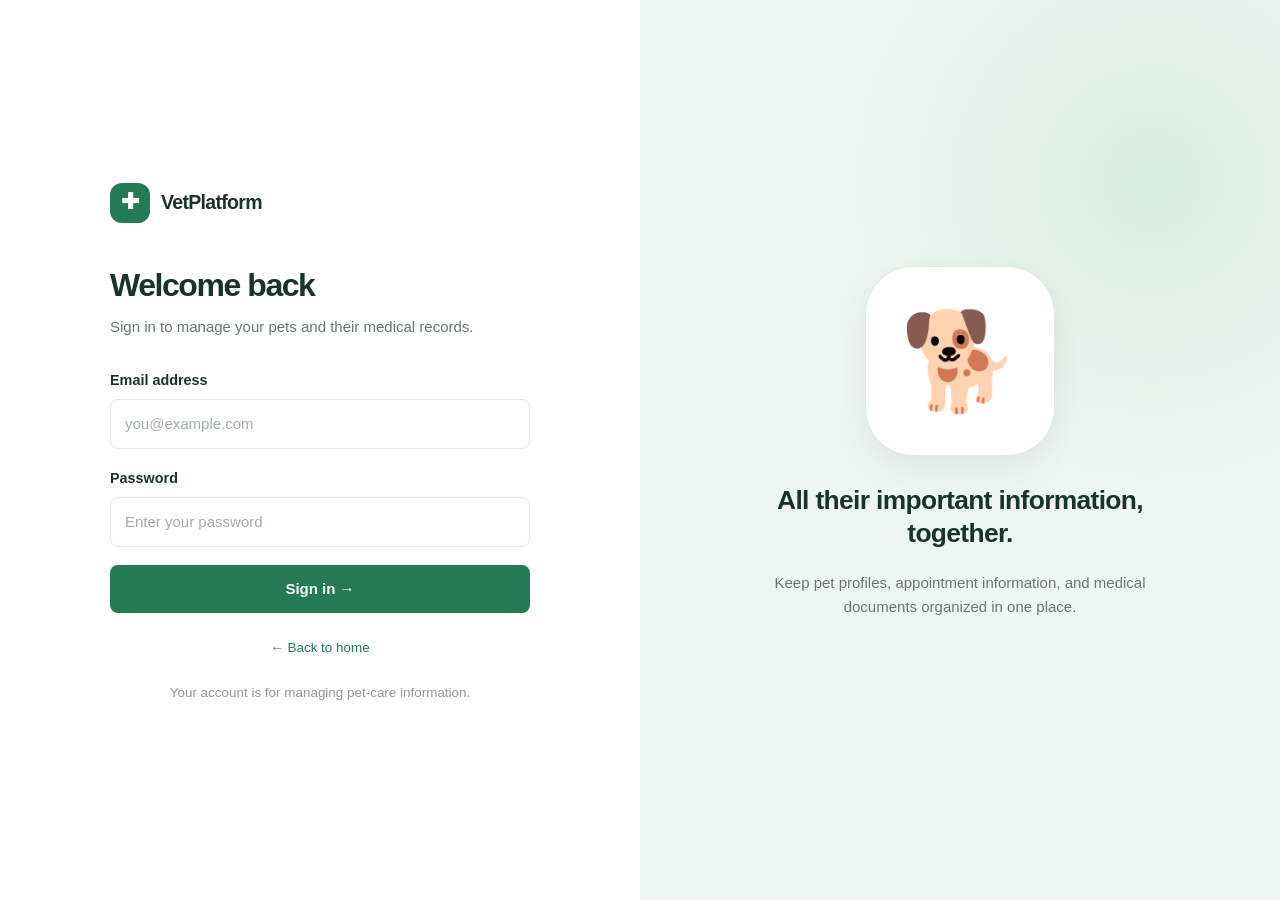
==== frontend/pages/admin-dashboard.html @ 6c6e8289 "admin and vet dashboards and login" ====
<!DOCTYPE html>
<html lang="en">
<head>
    <meta charset="UTF-8">
    <meta name="viewport" content="width=device-width, initial-scale=1.0">
    <title>Admin Dashboard | VetPlatform</title>
    <link rel="stylesheet" href="../css/style.css">
    <link rel="stylesheet" href="../css/admin-dashboard.css">
</head>
<body>
<div class="admin-layout">

    <aside class="admin-sidebar">
        <a href="index.html" class="brand">
            <span class="brand-mark">✚</span>
            <span>VetPlatform</span>
        </a>

        <p class="admin-menu-label">ADMINISTRATION</p>

        <nav class="admin-nav">
            <a class="admin-nav-link active" href="admin-dashboard.html">▦ &nbsp; Overview</a>
            <a class="admin-nav-link" href="#applications">✓ &nbsp; Vet applications</a>
            <a class="admin-nav-link" href="#management">⚙ &nbsp; Platform management</a>
        </nav>

        <div class="admin-sidebar-bottom">
            <a class="admin-nav-link" href="index.html">← &nbsp; Back to website</a>
            <button class="admin-nav-link" id="admin-logout" type="button">
                ⇥ &nbsp; Log out
            </button>
        </div>
    </aside>

    <main class="admin-main">
        <header class="admin-header">
            <div>
                <p class="admin-breadcrumb">Workspace / Administration</p>
                <h1>Admin Dashboard</h1>
            </div>
            <div class="admin-account">
                <div class="admin-avatar">🛡️</div>
                <div>
                    <strong>Platform Administrator</strong>
                    <span id="admin-email">Admin account</span>
                </div>
            </div>
        </header>

        <div class="admin-content">
            <section class="admin-welcome">
                <div>
                    <span class="admin-eyebrow">PLATFORM CONTROL CENTRE</span>
                    <h2>Welcome to VetPlatform administration</h2>
                    <p>Review professional applications and help maintain a trustworthy veterinary platform.</p>
                </div>
                <div class="admin-welcome-icon">🛡️</div>
            </section>

            <section class="admin-stats">
                <article class="admin-stat-card">
                    <span class="admin-stat-icon">🩺</span>
                    <p>Veterinarian applications</p>
                    <div id="vet-applications-message" role="status">
                        Veterinarian applications will appear here.
                    </div>

                    <div id="vet-applications-list"></div>
                </article>

                <article class="admin-stat-card">
                    <span class="admin-stat-icon">⏳</span>
                    <p>Pending reviews</p>
                    <h3>Not loaded</h3>
                    <span>No live count is available yet.</span>
                </article>

                <article class="admin-stat-card">
                    <span class="admin-stat-icon">✓</span>
                    <p>Verification decisions</p>
                    <h3>Not loaded</h3>
                    <span>Real approval records will come from the backend.</span>
                </article>
            </section>

            <section class="admin-panel" id="applications">
                <div class="admin-section-heading">
                    <div>
                        <h2>Veterinarian applications</h2>
                        <p>Review submitted professional details before making a verification decision.</p>
                    </div>
                    <span class="admin-demo-tag">Backend connection pending</span>
                </div>

                <div class="admin-empty">
                    <div class="admin-empty-icon">📋</div>
                    <h3>Applications will appear here</h3>
                    <p>Once connected, this section will display applications retrieved from the backend.</p>
                    <p>We will add review, approve and reject actions only after confirming the correct API routes and authorization rules.</p>
                </div>
            </section>

            <section class="admin-panel" id="management">
                <div class="admin-section-heading">
                    <div>
                        <h2>Platform management</h2>
                        <p>Future administrative tools for VetPlatform.</p>
                    </div>
                </div>

                <div class="admin-management-grid">
                    <article>
                        <span>👥</span>
                        <h3>User management</h3>
                        <p>View and manage platform accounts.</p>
                        <small>Coming soon</small>
                    </article>

                    <article>
                        <span>🩺</span>
                        <h3>Veterinarian verification</h3>
                        <p>Review professional registration and submitted evidence.</p>
                        <small>Coming soon</small>
                    </article>

                    <article>
                        <span>📊</span>
                        <h3>Platform overview</h3>
                        <p>View reliable platform statistics and activity.</p>
                        <small>Coming soon</small>
                    </article>
                </div>
            </section>

            <footer class="admin-footer">
                <p>VetPlatform · Administration workspace</p>
            </footer>
        </div>
    </main>
</div>
<script src="../js/config.js"></script>
<script src="../js/admin-dashboard.js"></script>
</body>
</html>
---- frontend/css/style.css ----
/* =========================================
   VetPlatform - Shared Design System
   ========================================= */

:root {
    --primary: #247a55;
    --primary-dark: #195c3e;
    --primary-light: #e7f4ec;
    --accent: #b9e6c9;

    --background: #f6f9f7;
    --surface: #ffffff;
    --surface-muted: #f0f5f1;

    --text-primary: #19352a;
    --text-secondary: #66776e;
    --text-muted: #8b9991;

    --border: #e1e9e3;
    --danger: #c43e4d;
    --warning: #a96b12;
    --success: #247a55;

    --radius-sm: 8px;
    --radius-md: 14px;
    --radius-lg: 22px;

    --shadow-sm: 0 3px 12px rgba(24, 61, 43, 0.05);
    --shadow-md: 0 12px 32px rgba(24, 61, 43, 0.09);

    --font-family: Inter, -apple-system, BlinkMacSystemFont,
    "Segoe UI", sans-serif;
}

/* Reset */

* {
    box-sizing: border-box;
}

html {
    scroll-behavior: smooth;
}

body {
    margin: 0;
    min-height: 100vh;
    background: var(--background);
    color: var(--text-primary);
    font-family: var(--font-family);
    font-size: 15px;
    line-height: 1.6;
}

button,
input,
select,
textarea {
    font: inherit;
}

button,
a {
    -webkit-tap-highlight-color: transparent;
}

a {
    color: inherit;
    text-decoration: none;
}

button {
    cursor: pointer;
}

img {
    max-width: 100%;
    display: block;
}

h1,
h2,
h3,
h4,
p {
    margin-top: 0;
}

h1,
h2,
h3,
h4 {
    line-height: 1.25;
}

h1 {
    font-size: clamp(2rem, 4vw, 3.25rem);
    letter-spacing: -0.045em;
}

h2 {
    font-size: 1.65rem;
    letter-spacing: -0.025em;
}

h3 {
    font-size: 1.1rem;
}

p {
    color: var(--text-secondary);
}

/* Layout utilities */

.container {
    width: min(1160px, calc(100% - 40px));
    margin-inline: auto;
}

.section {
    padding: 76px 0;
}

.section-heading {
    max-width: 650px;
    margin: 0 auto 36px;
    text-align: center;
}

.section-heading h2 {
    margin-bottom: 12px;
}

.section-heading p {
    margin-bottom: 0;
}

.text-primary {
    color: var(--primary);
}

.text-muted {
    color: var(--text-muted);
}

.text-center {
    text-align: center;
}

.hidden {
    display: none !important;
}

/* Buttons */

.btn {
    display: inline-flex;
    align-items: center;
    justify-content: center;
    gap: 9px;
    min-height: 44px;
    padding: 11px 19px;
    border: 1px solid transparent;
    border-radius: var(--radius-sm);
    font-weight: 650;
    text-align: center;
    transition:
            background 0.2s ease,
            border-color 0.2s ease,
            transform 0.2s ease;
}

.btn:hover {
    transform: translateY(-1px);
}

.btn-primary {
    color: #ffffff;
    background: var(--primary);
}

.btn-primary:hover {
    background: var(--primary-dark);
}

.btn-secondary {
    color: var(--primary);
    background: var(--primary-light);
}

.btn-secondary:hover {
    background: #d9eddf;
}

.btn-outline {
    color: var(--text-primary);
    background: transparent;
    border-color: var(--border);
}

.btn-outline:hover {
    background: var(--surface-muted);
}

.btn-block {
    width: 100%;
}

/* Form elements */

.form-group {
    display: flex;
    flex-direction: column;
    gap: 7px;
    margin-bottom: 18px;
}

.form-label {
    color: var(--text-primary);
    font-size: 0.9rem;
    font-weight: 650;
}

.form-control {
    width: 100%;
    min-height: 47px;
    padding: 12px 14px;
    color: var(--text-primary);
    background: var(--surface);
    border: 1px solid var(--border);
    border-radius: var(--radius-sm);
    outline: none;
    transition: border-color 0.2s, box-shadow 0.2s;
}

.form-control::placeholder {
    color: #a1ada5;
}

.form-control:focus {
    border-color: var(--primary);
    box-shadow: 0 0 0 3px rgba(36, 122, 85, 0.12);
}

textarea.form-control {
    min-height: 110px;
    resize: vertical;
}

.form-help {
    color: var(--text-muted);
    font-size: 0.82rem;
}

.form-error {
    color: var(--danger);
    font-size: 0.88rem;
}

/* Cards */

.card {
    padding: 24px;
    background: var(--surface);
    border: 1px solid var(--border);
    border-radius: var(--radius-md);
    box-shadow: var(--shadow-sm);
}

.card-title {
    margin-bottom: 8px;
}

.card-description {
    margin-bottom: 0;
    font-size: 0.93rem;
}

/* Status labels */

.status {
    display: inline-flex;
    align-items: center;
    gap: 6px;
    padding: 5px 10px;
    border-radius: 999px;
    font-size: 0.78rem;
    font-weight: 700;
}

.status-success {
    color: #216b46;
    background: #e4f5e9;
}

.status-warning {
    color: #89580e;
    background: #fff1d5;
}

.status-neutral {
    color: #586a60;
    background: #edf1ee;
}

.status-danger {
    color: #a72e3c;
    background: #fde8eb;
}

/* Public navigation */

.site-header {
    position: sticky;
    top: 0;
    z-index: 20;
    background: rgba(255, 255, 255, 0.94);
    border-bottom: 1px solid var(--border);
    backdrop-filter: blur(12px);
}

.site-nav {
    min-height: 76px;
    display: flex;
    align-items: center;
    justify-content: space-between;
    gap: 24px;
}

.brand {
    display: inline-flex;
    align-items: center;
    gap: 11px;
    color: var(--text-primary);
    font-size: 1.22rem;
    font-weight: 800;
    letter-spacing: -0.035em;
}

.brand-mark {
    width: 40px;
    height: 40px;
    display: grid;
    place-items: center;
    color: white;
    background: var(--primary);
    border-radius: 12px;
    font-size: 1.35rem;
}

.nav-links {
    display: flex;
    align-items: center;
    gap: 25px;
    color: var(--text-secondary);
    font-size: 0.92rem;
    font-weight: 600;
}

.nav-links a:hover {
    color: var(--primary);
}

.nav-actions {
    display: flex;
    align-items: center;
    gap: 10px;
}

/* Landing page */

.hero {
    overflow: hidden;
    padding: 78px 0 86px;
    background:
            radial-gradient(circle at 85% 20%, #dcefe2 0, transparent 32%),
            linear-gradient(135deg, #f7fbf8 0%, #edf7f0 100%);
}

.hero-grid {
    display: grid;
    grid-template-columns: 1.05fr 0.95fr;
    align-items: center;
    gap: 60px;
}

.eyebrow {
    display: inline-flex;
    align-items: center;
    gap: 8px;
    margin-bottom: 19px;
    padding: 7px 12px;
    color: var(--primary-dark);
    background: var(--primary-light);
    border-radius: 999px;
    font-size: 0.82rem;
    font-weight: 750;
}

.hero h1 {
    max-width: 650px;
    margin-bottom: 22px;
}

.hero-copy {
    max-width: 540px;
    margin-bottom: 28px;
    font-size: 1.08rem;
    line-height: 1.8;
}

.hero-actions {
    display: flex;
    flex-wrap: wrap;
    gap: 12px;
}

.hero-note {
    margin-top: 20px;
    font-size: 0.84rem;
}

.hero-visual {
    position: relative;
    min-height: 390px;
    display: grid;
    place-items: center;
}

.hero-illustration {
    width: min(100%, 450px);
    min-height: 330px;
    display: flex;
    flex-direction: column;
    align-items: center;
    justify-content: center;
    padding: 35px;
    background: #ffffff;
    border: 1px solid rgba(36, 122, 85, 0.13);
    border-radius: 32px;
    box-shadow: var(--shadow-md);
    text-align: center;
}

.pet-symbol {
    width: 138px;
    height: 138px;
    display: grid;
    place-items: center;
    margin-bottom: 24px;
    background: var(--primary-light);
    border-radius: 40px;
    font-size: 5rem;
}

.hero-illustration h2 {
    margin-bottom: 8px;
    font-size: 1.35rem;
}

.hero-illustration p {
    max-width: 270px;
    margin-bottom: 0;
}

.feature-grid {
    display: grid;
    grid-template-columns: repeat(3, minmax(0, 1fr));
    gap: 22px;
}

.feature-icon {
    width: 48px;
    height: 48px;
    display: grid;
    place-items: center;
    margin-bottom: 19px;
    background: var(--primary-light);
    border-radius: 14px;
    font-size: 1.5rem;
}

.feature-card h3 {
    margin-bottom: 10px;
}

.feature-card p {
    margin-bottom: 0;
    font-size: 0.92rem;
}

.cta-section {
    padding: 60px 0;
    color: white;
    background: var(--primary-dark);
}

.cta-content {
    display: flex;
    align-items: center;
    justify-content: space-between;
    gap: 30px;
}

.cta-content h2 {
    margin-bottom: 10px;
}

.cta-content p {
    margin-bottom: 0;
    color: #d6e9dc;
}

.site-footer {
    padding: 27px 0;
    background: #ffffff;
    border-top: 1px solid var(--border);
}

.footer-content {
    display: flex;
    align-items: center;
    justify-content: space-between;
    gap: 20px;
}

.footer-content p {
    margin: 0;
    font-size: 0.84rem;
}

/* Login page */

.auth-page {
    min-height: 100vh;
    display: grid;
    grid-template-columns: 1fr 1fr;
    background: var(--surface);
}

.auth-panel {
    display: flex;
    align-items: center;
    justify-content: center;
    padding: 40px 24px;
}

.auth-form-wrapper {
    width: min(100%, 420px);
}

.auth-form-wrapper .brand {
    margin-bottom: 42px;
}

.auth-heading {
    margin-bottom: 10px;
    font-size: 2rem;
}

.auth-subtitle {
    margin-bottom: 30px;
}

.auth-side-panel {
    display: flex;
    flex-direction: column;
    align-items: center;
    justify-content: center;
    padding: 50px;
    background:
            radial-gradient(circle at 80% 20%, #d6eddf 0, transparent 34%),
            #edf7f0;
    text-align: center;
}

.auth-side-panel h2 {
    max-width: 430px;
    margin-top: 28px;
}

.auth-side-panel p {
    max-width: 400px;
}

.auth-art {
    width: 190px;
    height: 190px;
    display: grid;
    place-items: center;
    background: #ffffff;
    border: 1px solid var(--border);
    border-radius: 48px;
    box-shadow: var(--shadow-md);
    font-size: 6rem;
}

.auth-footer {
    margin-top: 24px;
    color: var(--text-muted);
    font-size: 0.84rem;
    text-align: center;
}

.checkbox-row {
    display: flex;
    align-items: flex-start;
    gap: 10px;
    margin-bottom: 20px;
    color: var(--text-secondary);
    font-size: 0.88rem;
}

.checkbox-row input {
    margin-top: 5px;
}

/* Responsive */

@media (max-width: 850px) {
    .hero-grid {
        grid-template-columns: 1fr;
        gap: 35px;
    }

    .hero-content {
        text-align: center;
    }

    .hero-copy {
        margin-inline: auto;
    }

    .hero-actions {
        justify-content: center;
    }

    .hero-visual {
        min-height: 300px;
    }

    .feature-grid {
        grid-template-columns: 1fr 1fr;
    }

    .auth-page {
        grid-template-columns: 1fr;
    }

    .auth-side-panel {
        display: none;
    }

    .nav-links {
        display: none;
    }
}

@media (max-width: 560px) {
    .container {
        width: min(100% - 28px, 1160px);
    }

    .section {
        padding: 52px 0;
    }

    .hero {
        padding: 55px 0;
    }

    .hero h1 {
        font-size: 2.3rem;
    }

    .hero-illustration {
        min-height: 280px;
        padding: 25px;
    }

    .pet-symbol {
        width: 105px;
        height: 105px;
        font-size: 4rem;
    }

    .feature-grid {
        grid-template-columns: 1fr;
    }

    .cta-content,
    .footer-content {
        flex-direction: column;
        align-items: flex-start;
    }

    .nav-actions .btn {
        padding: 9px 12px;
    }

    .card {
        padding: 19px;
    }
}
---- frontend/css/admin-dashboard.css ----
.admin-sidebar {
    position: fixed;
    inset: 0 auto 0 0;
    z-index: 20;
    width: 250px;
    display: flex;
    flex-direction: column;
    padding: 27px 17px 20px;
    background: #fff;
    border-right: 1px solid var(--border);
}

.admin-sidebar .brand {
    padding: 0 8px;
    margin-bottom: 40px;
}

.admin-menu-label {
    margin: 0 12px 13px;
    color: var(--text-muted);
    font-size: .72rem;
    font-weight: 800;
    letter-spacing: .1em;
}

.admin-nav {
    display: flex;
    flex-direction: column;
    gap: 7px;
}

.admin-nav-link {
    display: block;
    width: 100%;
    padding: 13px 12px;
    color: var(--text-secondary);
    background: transparent;
    border: 0;
    border-radius: 10px;
    font-family: inherit;
    font-size: .9rem;
    font-weight: 650;
    text-align: left;
    text-decoration: none;
    cursor: pointer;
}

.admin-nav-link:hover,
.admin-nav-link.active {
    color: var(--primary-dark);
    background: var(--primary-light);
}

.admin-sidebar-bottom {
    display: flex;
    flex-direction: column;
    gap: 7px;
    margin-top: auto;
}

.admin-main {
    min-height: 100vh;
    margin-left: 250px;
}

.admin-header {
    position: sticky;
    top: 0;
    z-index: 10;
    min-height: 88px;
    display: flex;
    align-items: center;
    justify-content: space-between;
    gap: 20px;
    padding: 17px 34px;
    background: rgba(255, 255, 255, .96);
    border-bottom: 1px solid var(--border);
}

.admin-breadcrumb {
    margin-bottom: 4px;
    color: var(--text-muted);
    font-size: .78rem;
}

.admin-header h1 {
    margin: 0;
    font-size: 1.45rem;
    letter-spacing: -.03em;
}

.admin-account {
    display: flex;
    align-items: center;
    gap: 11px;
}

.admin-avatar {
    width: 43px;
    height: 43px;
    display: grid;
    place-items: center;
    background: var(--primary-light);
    border-radius: 50%;
    font-size: 1.25rem;
}

.admin-account strong,
.admin-account span {
    display: block;
}

.admin-account strong {
    font-size: .86rem;
}

.admin-account span {
    margin-top: 4px;
    color: var(--text-muted);
    font-size: .76rem;
    overflow-wrap: anywhere;
}

.admin-content {
    width: min(1450px, 100%);
    margin: auto;
    padding: 30px 34px;
}

.admin-welcome {
    display: flex;
    align-items: center;
    justify-content: space-between;
    gap: 24px;
    padding: 34px;
    background: linear-gradient(120deg, #edf0ff, #f7f8ff);
    border: 1px solid #e0e4fa;
    border-radius: var(--radius-lg);
}

.admin-welcome > div:first-child {
    max-width: 680px;
}

.admin-eyebrow {
    color: var(--primary);
    font-size: .72rem;
    font-weight: 800;
    letter-spacing: .1em;
}

.admin-welcome h2 {
    margin: 12px 0;
    font-size: clamp(1.5rem, 3vw, 2rem);
}

.admin-welcome p {
    line-height: 1.75;
}

.admin-welcome-icon {
    width: 115px;
    height: 115px;
    flex-shrink: 0;
    display: grid;
    place-items: center;
    background: rgba(255, 255, 255, .8);
    border-radius: 30px;
    font-size: 3.5rem;
}

.admin-stats {
    display: grid;
    grid-template-columns: repeat(3, minmax(0, 1fr));
    gap: 18px;
    margin-top: 24px;
}

.admin-stat-card,
.admin-panel {
    min-width: 0;
    padding: 23px;
    background: #fff;
    border: 1px solid var(--border);
    border-radius: var(--radius-md);
    box-shadow: var(--shadow-sm);
}

.admin-stat-icon {
    width: 43px;
    height: 43px;
    display: grid;
    place-items: center;
    margin-bottom: 16px;
    background: var(--primary-light);
    border-radius: 12px;
    font-size: 1.3rem;
}

.admin-stat-card p {
    margin-bottom: 5px;
    font-size: .88rem;
}

.admin-stat-card h3 {
    margin-bottom: 9px;
    font-size: 1.15rem;
}

.admin-stat-card > span:last-child {
    color: var(--text-muted);
    font-size: .8rem;
    line-height: 1.6;
}

.admin-panel {
    margin-top: 25px;
}

.admin-section-heading {
    display: flex;
    align-items: flex-start;
    justify-content: space-between;
    gap: 16px;
    margin-bottom: 20px;
}

.admin-section-heading h2 {
    margin-bottom: 6px;
    font-size: 1.15rem;
}

.admin-section-heading p {
    margin: 0;
    font-size: .85rem;
    line-height: 1.6;
}

.admin-demo-tag {
    display: inline-flex;
    padding: 5px 10px;
    color: #89580e;
    background: #fff1d5;
    border-radius: 999px;
    font-size: .73rem;
    font-weight: 700;
    white-space: nowrap;
}

.admin-empty {
    padding: 32px 18px;
    background: var(--surface-muted);
    border-radius: 12px;
    text-align: center;
}

.admin-empty-icon {
    margin-bottom: 10px;
    font-size: 2rem;
}

.admin-empty h3 {
    margin-bottom: 8px;
    font-size: 1rem;
}

.admin-empty p {
    max-width: 550px;
    margin: 8px auto 0;
    font-size: .85rem;
    line-height: 1.7;
}

.admin-management-grid {
    display: grid;
    grid-template-columns: repeat(3, minmax(0, 1fr));
    gap: 16px;
}

.admin-management-grid article {
    padding: 19px;
    background: var(--surface-muted);
    border-radius: 12px;
}

.admin-management-grid article > span {
    font-size: 1.6rem;
}

.admin-management-grid h3 {
    margin: 12px 0 7px;
    font-size: .98rem;
}

.admin-management-grid p {
    font-size: .83rem;
    line-height: 1.65;
}

.admin-management-grid small {
    color: var(--text-muted);
    font-weight: 700;
}

.admin-footer {
    padding-top: 25px;
    margin-top: 30px;
    border-top: 1px solid var(--border);
}

.admin-footer p {
    margin: 0;
    font-size: .8rem;
}

@media (max-width: 1050px) {
    .admin-stats,
    .admin-management-grid {
        grid-template-columns: 1fr;
    }
}

@media (max-width: 760px) {
    .admin-sidebar {
        position: static;
        width: 100%;
        min-height: auto;
        padding: 18px;
        border-right: 0;
        border-bottom: 1px solid var(--border);
    }

    .admin-sidebar .brand {
        margin-bottom: 18px;
    }

    .admin-nav {
        display: grid;
        grid-template-columns: repeat(2, minmax(0, 1fr));
    }

    .admin-sidebar-bottom {
        margin-top: 14px;
    }

    .admin-main {
        margin-left: 0;
    }

    .admin-header {
        position: static;
        align-items: flex-start;
        flex-direction: column;
        padding: 20px;
    }

    .admin-content {
        padding: 20px;
    }

    .admin-welcome {
        padding: 23px;
    }

    .admin-welcome-icon {
        display: none;
    }
}

@media (max-width: 480px) {
    .admin-nav {
        grid-template-columns: 1fr;
    }

    .admin-section-heading {
        flex-direction: column;
    }
}


.vet-application-card {
    background: var(--surface, #ffffff);
    border: 1px solid var(--border, #e5e7eb);
    border-radius: var(--radius-md, 12px);
    padding: 20px;
    margin: 16px 0;
    box-shadow: var(--shadow-sm, 0 2px 8px rgba(0, 0, 0, 0.04));
    overflow-wrap: anywhere;
}

.vet-application-card h3 {
    margin-top: 0;
    margin-bottom: 16px;
}

.vet-application-card p {
    margin: 10px 0;
    color: var(--text-secondary, #4b5563);
}

.vet-application-actions {
    display: flex;
    flex-wrap: wrap;
    gap: 10px;
    margin-top: 18px;
}

.vet-application-actions button {
    border: 0;
    border-radius: 8px;
    padding: 10px 16px;
    cursor: pointer;
    font: inherit;
}

.vet-application-actions button:first-child {
    background: #e1f5e8;
    color: #176534;
}

.vet-application-actions button:last-child {
    background: #fde8e8;
    color: #a11b1b;
}

.vet-application-actions button:disabled {
    opacity: 0.5;
    cursor: not-allowed;
}
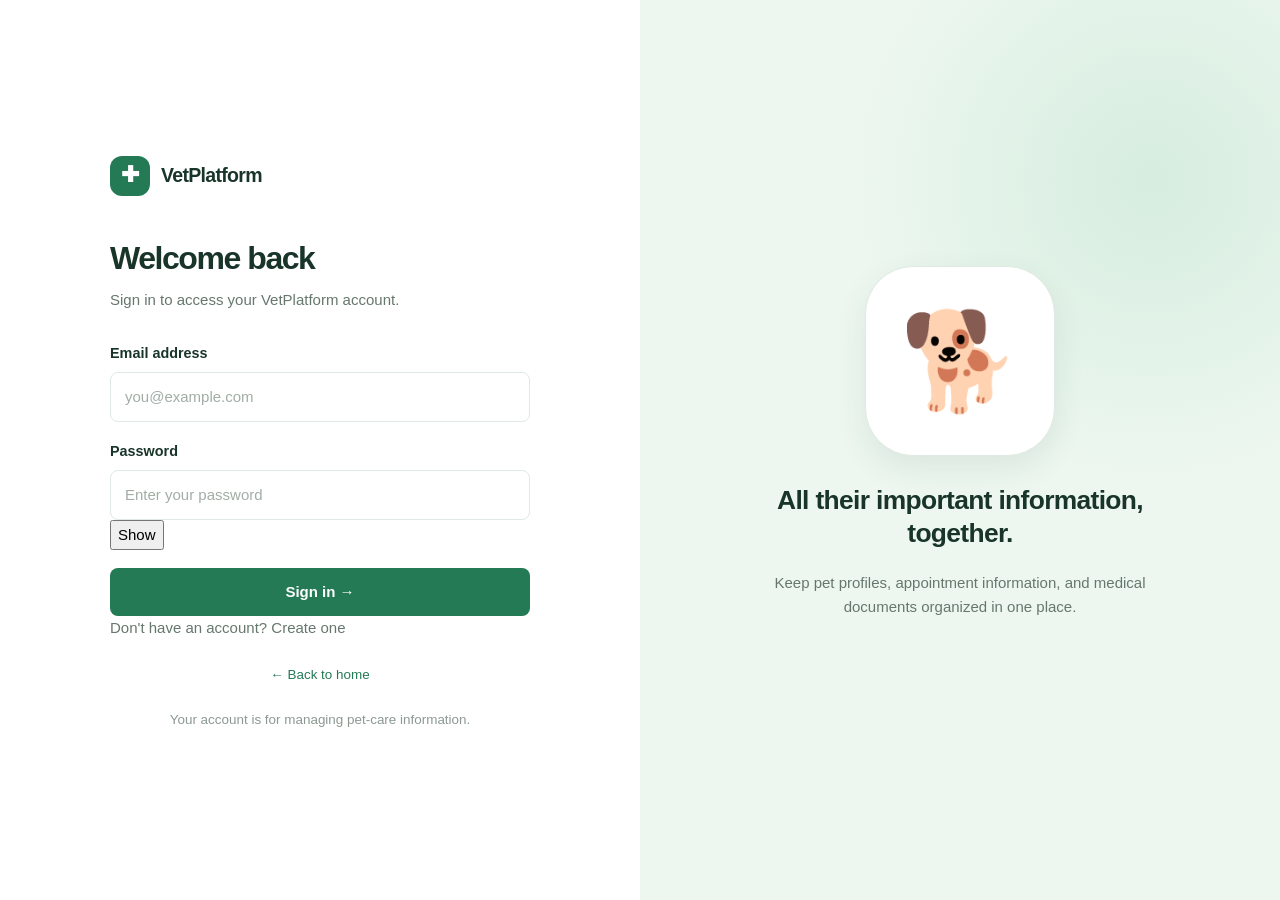
==== commit 184ae2ab: "veterinarian profile editing and document uploads connected to backend" ====
--- a/frontend/pages/admin-dashboard.html
+++ b/frontend/pages/admin-dashboard.html
@@ -69,19 +69,23 @@
                     <div id="vet-applications-list"></div>
                 </article>
 
+
                 <article class="admin-stat-card">
                     <span class="admin-stat-icon">⏳</span>
                     <p>Pending reviews</p>
-                    <h3>Not loaded</h3>
-                    <span>No live count is available yet.</span>
+                    <h3 id="pending-reviews-count">—</h3>
+                    <span>Pending applications returned by the server.</span>
                 </article>
+
+
 
                 <article class="admin-stat-card">
                     <span class="admin-stat-icon">✓</span>
                     <p>Verification decisions</p>
-                    <h3>Not loaded</h3>
-                    <span>Real approval records will come from the backend.</span>
+                    <h3 id="verification-decisions-count">—</h3>
+                    <span>Decision totals will appear when supported by the backend.</span>
                 </article>
+
             </section>
 
             <section class="admin-panel" id="applications">
--- a/frontend/css/style.css
+++ b/frontend/css/style.css
@@ -704,3 +704,164 @@
         padding: 19px;
     }
 }
+
+
+/* Responsive improvements for shared pages */
+.container,
+.card,
+.auth-form-wrapper,
+.auth-panel,
+.auth-side-panel {
+    min-width: 0;
+}
+
+.container {
+    max-width: 100%;
+}
+
+.btn {
+    max-width: 100%;
+    overflow-wrap: anywhere;
+}
+
+input,
+select,
+textarea {
+    max-width: 100%;
+}
+
+img,
+video,
+iframe {
+    max-width: 100%;
+}
+
+@media (max-width: 560px) {
+    .auth-panel {
+        padding: 28px 18px;
+    }
+
+    .auth-form-wrapper .brand {
+        margin-bottom: 28px;
+    }
+
+    .auth-heading {
+        font-size: clamp(1.6rem, 7vw, 2rem);
+        overflow-wrap: anywhere;
+    }
+
+    .form-group {
+        min-width: 0;
+    }
+
+    .form-control {
+        min-width: 0;
+    }
+
+    .hero-actions {
+        width: 100%;
+    }
+
+    .hero-actions .btn {
+        flex: 1 1 150px;
+    }
+
+    .nav-actions {
+        gap: 7px;
+    }
+
+    .nav-actions .btn {
+        min-height: 40px;
+        padding: 8px 10px;
+        font-size: 0.85rem;
+    }
+}
+
+
+/* Mobile navigation */
+.mobile-menu-toggle {
+    display: none;
+    width: 44px;
+    height: 44px;
+    padding: 10px;
+    border: 1px solid var(--border-color);
+    border-radius: var(--radius-md);
+    background: var(--surface);
+    cursor: pointer;
+    flex-shrink: 0;
+    align-items: center;
+    justify-content: center;
+    flex-direction: column;
+    gap: 5px;
+}
+
+.mobile-menu-toggle span {
+    display: block;
+    width: 20px;
+    height: 2px;
+    background: var(--text-primary);
+    border-radius: 2px;
+}
+
+.mobile-navigation {
+    display: none;
+}
+
+.mobile-navigation[hidden] {
+    display: none;
+}
+
+@media (max-width: 850px) {
+    .site-nav {
+        position: relative;
+        flex-wrap: wrap;
+        gap: 12px;
+        padding-top: 12px;
+        padding-bottom: 12px;
+    }
+
+    .mobile-menu-toggle {
+        display: flex;
+        margin-left: auto;
+    }
+
+    .nav-actions {
+        gap: 8px;
+    }
+
+    .mobile-navigation:not([hidden]) {
+        display: flex;
+        flex-basis: 100%;
+        flex-direction: column;
+        gap: 0;
+        width: 100%;
+        padding: 8px 0;
+        border-top: 1px solid var(--border-color);
+    }
+
+    .mobile-navigation a {
+        display: block;
+        padding: 13px 8px;
+        color: var(--text-primary);
+        text-decoration: none;
+        border-radius: var(--radius-sm);
+    }
+
+    .mobile-navigation a:hover,
+    .mobile-navigation a:focus-visible {
+        background: var(--surface);
+        color: var(--primary);
+    }
+}
+
+@media (max-width: 560px) {
+    .site-nav > .brand {
+        font-size: 1rem;
+    }
+
+    .nav-actions .btn {
+        min-height: 40px;
+        padding: 8px 10px;
+        font-size: 0.82rem;
+    }
+}
--- a/frontend/css/admin-dashboard.css
+++ b/frontend/css/admin-dashboard.css
@@ -429,3 +429,221 @@
     cursor: not-allowed;
 }
 
+
+/* Additional responsive refinements for the admin dashboard */
+.admin-main,
+.admin-content,
+.admin-header,
+.admin-welcome,
+.admin-panel,
+.admin-stat-card {
+    min-width: 0;
+}
+
+.admin-content {
+    overflow-wrap: anywhere;
+}
+
+.admin-account {
+    min-width: 0;
+    max-width: 100%;
+}
+
+.admin-account strong,
+.admin-account span {
+    overflow-wrap: anywhere;
+}
+
+.admin-section-heading > div {
+    min-width: 0;
+}
+
+.admin-demo-tag {
+    max-width: 100%;
+    white-space: normal;
+    overflow-wrap: anywhere;
+}
+
+.admin-welcome h2,
+.admin-stat-card h3 {
+    overflow-wrap: anywhere;
+}
+
+.vet-application-card {
+    min-width: 0;
+    overflow-wrap: anywhere;
+}
+
+.vet-application-actions button {
+    max-width: 100%;
+    white-space: normal;
+}
+
+@media (max-width: 760px) {
+    .admin-header {
+        gap: 14px;
+    }
+
+    .admin-stats {
+        grid-template-columns: repeat(2, minmax(0, 1fr));
+        gap: 12px;
+    }
+
+    .admin-management-grid {
+        grid-template-columns: repeat(2, minmax(0, 1fr));
+        gap: 12px;
+    }
+
+    .admin-stat-card,
+    .admin-panel {
+        padding: 18px;
+    }
+
+    .admin-welcome {
+        align-items: flex-start;
+        padding: 22px 18px;
+    }
+}
+
+@media (max-width: 480px) {
+    .admin-header {
+        padding: 18px 14px;
+    }
+
+    .admin-content {
+        padding: 16px 12px;
+    }
+
+    .admin-stats,
+    .admin-management-grid {
+        grid-template-columns: minmax(0, 1fr);
+    }
+
+    .admin-section-heading {
+        gap: 10px;
+    }
+
+    .vet-application-card {
+        padding: 16px;
+    }
+
+    .vet-application-actions {
+        flex-direction: column;
+        align-items: stretch;
+    }
+
+    .vet-application-actions button {
+        width: 100%;
+    }
+}
+
+
+/* Admin dashboard: responsive and accessibility refinements */
+
+.admin-sidebar {
+    overflow-y: auto;
+    overscroll-behavior: contain;
+}
+
+.admin-main,
+.admin-content,
+.admin-header,
+.admin-welcome,
+.admin-panel,
+.admin-stats,
+.admin-management-grid {
+    min-width: 0;
+}
+
+.admin-nav-link:focus-visible,
+.admin-sidebar-bottom button:focus-visible,
+.admin-panel button:focus-visible,
+.admin-panel a:focus-visible {
+    outline: 3px solid #247a55;
+    outline-offset: 3px;
+}
+
+.admin-header h1,
+.admin-welcome h2,
+.admin-section-heading h2,
+.admin-empty h3,
+.admin-management-grid h3 {
+    overflow-wrap: anywhere;
+}
+
+.admin-welcome p,
+.admin-empty p,
+.admin-management-grid p {
+    line-height: 1.65;
+    overflow-wrap: anywhere;
+}
+
+.admin-account {
+    min-width: 0;
+    max-width: 100%;
+}
+
+.admin-account strong,
+.admin-account span {
+    overflow-wrap: anywhere;
+}
+
+.admin-demo-tag {
+    max-width: 100%;
+    white-space: normal;
+    overflow-wrap: anywhere;
+}
+
+#vet-applications-message,
+#vet-applications-list {
+    min-width: 0;
+    overflow-wrap: anywhere;
+}
+
+.admin-management-grid article {
+    min-width: 0;
+    overflow-wrap: anywhere;
+}
+
+@media (max-width: 760px) {
+    .admin-header {
+        flex-wrap: wrap;
+        align-items: flex-start;
+        gap: 14px;
+    }
+
+    .admin-stats {
+        grid-template-columns: repeat(2, minmax(0, 1fr));
+    }
+
+    .admin-welcome {
+        align-items: flex-start;
+        gap: 16px;
+    }
+
+    .admin-section-heading {
+        flex-wrap: wrap;
+        align-items: flex-start;
+    }
+}
+
+@media (max-width: 480px) {
+    .admin-stats,
+    .admin-management-grid {
+        grid-template-columns: minmax(0, 1fr);
+    }
+
+    .admin-header h1 {
+        font-size: clamp(1.4rem, 6vw, 1.8rem);
+    }
+
+    .admin-welcome-icon {
+        flex-shrink: 0;
+    }
+
+    .admin-panel {
+        padding: 16px;
+    }
+}
+
+
